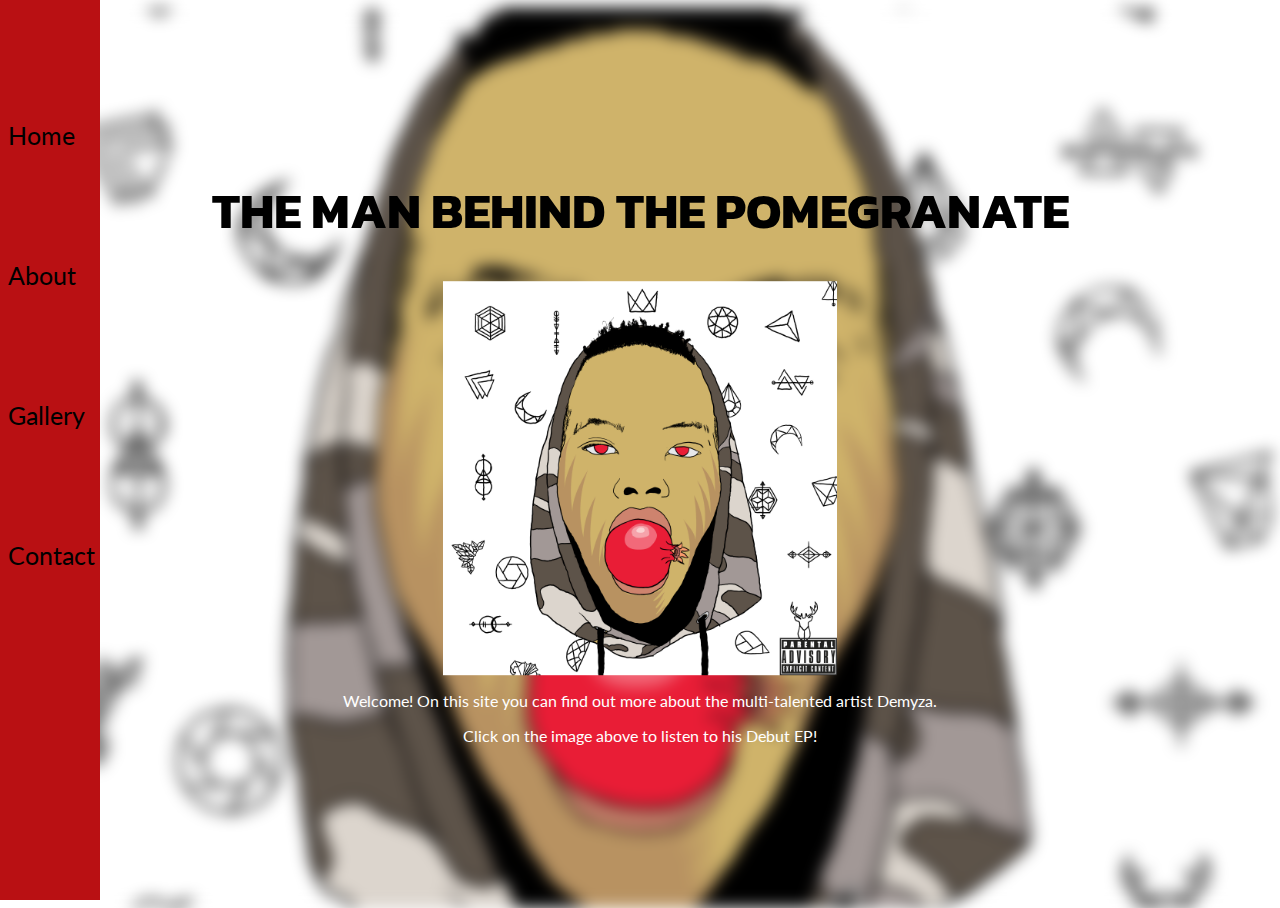
==== Index.html @ 95aea582 "Add Original Website Files" ====
<!doctype html>
<html>
	<head>
		<meta charset="utf-8">
		<title>The Man Behind the Pomegranate</title>
		<link rel="stylesheet" type="text/css" href="CSS/Stylesheet.css">
		<link href="https://fonts.googleapis.com/css?family=Lato&display=swap" rel="stylesheet">
		<link href="https://fonts.googleapis.com/css?family=Exo+2:700&display=swap" rel="stylesheet">
		<link href="https://fonts.googleapis.com/css?family=Kanit:700&display=swap" rel="stylesheet">
	</head>

	<body>
		<div class="bgImage"></div>
		<div class="sidebar">
			<a href="index.html">Home</a>
			<a href="About.html">About</a>
			<a href="Gallery.html">Gallery</a>
			<a href="Contact.html">Contact</a>
		</div>
		
		<div class="homeMainContent">
			<h1 align="center" class="mainHeading">THE MAN BEHIND THE POMEGRANATE</h1>
			<a href="https://soundcloud.com/demyza/sets/pomegranate" target="_blank"><img src="Images/Album Covers/Pomegranate.jpg" alt="Pomegranate EP Album Cover" class="centerPiece"></a>
			<p align="center" class="introText" >Welcome! On this site you can find out more about the multi-talented artist Demyza. </p>
			<p align="center" class="introText">Click on the image above to listen to his Debut EP!</p>
		</div>
	</body>
</html>
---- CSS/Stylesheet.css ----
@charset "utf-8";
/* CSS Document */

* {
	font-family: "Lato"
}

h1 {
	font-family: "Kanit", "Exo 2";
	font-size: 50px;
}

p {

}

body, html {
  height: 100%;
}

* {
  box-sizing: border-box;
}

.bgImage {
  
  background-image:url("../Images/Album Covers/Pomegranate.jpg");

  filter: blur(8px);
  -webkit-filter: blur(8px);

  height: 100%;

  background-position: center;
  background-repeat: no-repeat;
  background-size: cover;
}


.sidebar {
	height: 100%; 
	width: 100px; 
	position: fixed; 
	z-index: 1; 
	top: 0; 
	left: 0;
	background-color: #B91013; 
	overflow-x: hidden; 
	padding-top: 20px;
}

.sidebar a { 
	padding: 100% 8px 10px;
	text-decoration: none;
	font-size: 25px;
	color: #000000; 
	display: flex;
	align-items: center;
	 
}

.homeMainContent {
	position: absolute;
	top: 50%;
	left: 50%;
	transform: translate(-50%,-50%);
	z-index: 2;
	width: 80%;
	padding: 20px;
	align-content: center;
}

.centerPiece {
	display: block;
	margin-left: auto;
	margin-right: auto;
	width: 40%;
}

.introText {
	color: white;
}

.mainContent {
	margin-left: 100px; 
	padding: 0px 10px;
}

.musicGallery {
  display: flex;
}

.musicPic {
  flex: 33.33%;
  padding: 5px;
}

.vectorGallery {
  display: flex;
}

.vectorPic {
  flex: 25%;
  padding: 5px;
}

.photographyGallery {
  display: flex;
}

.photoPic {
  flex: 25%;
  padding: 5px;
}
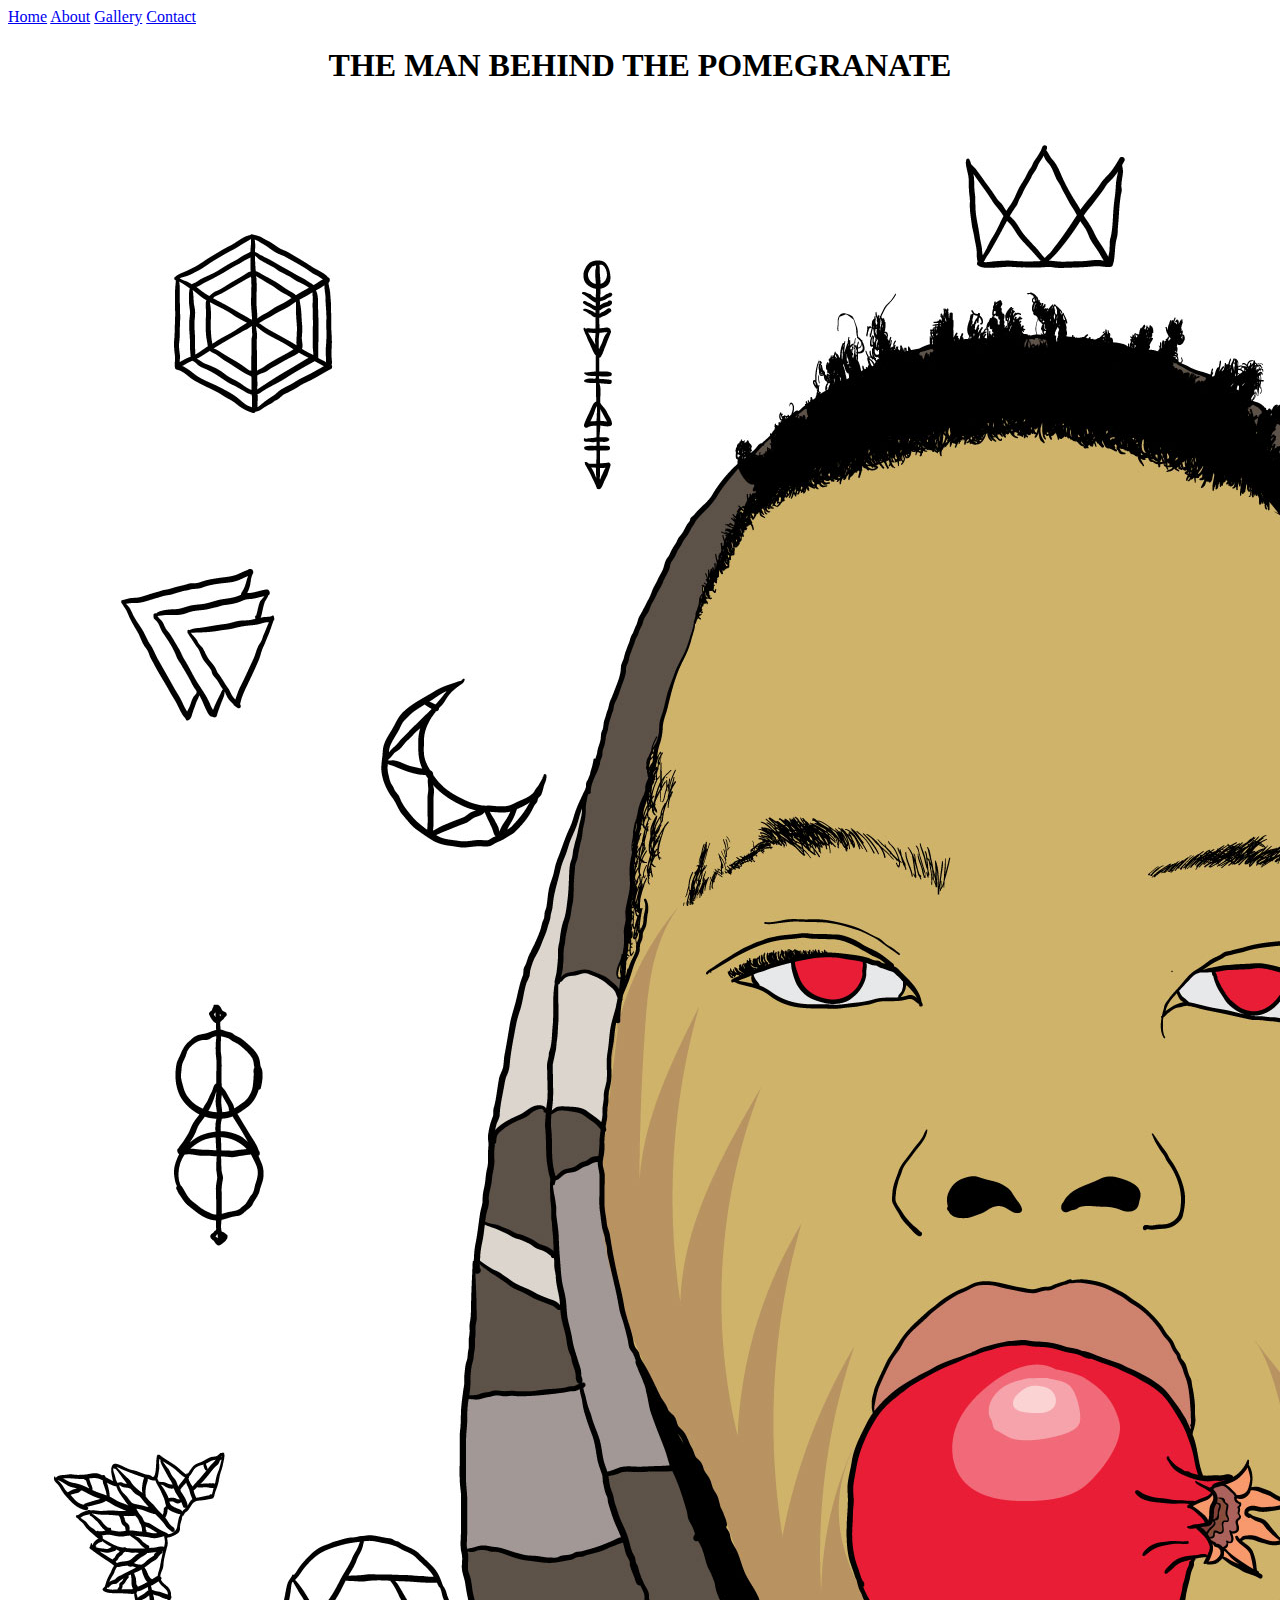
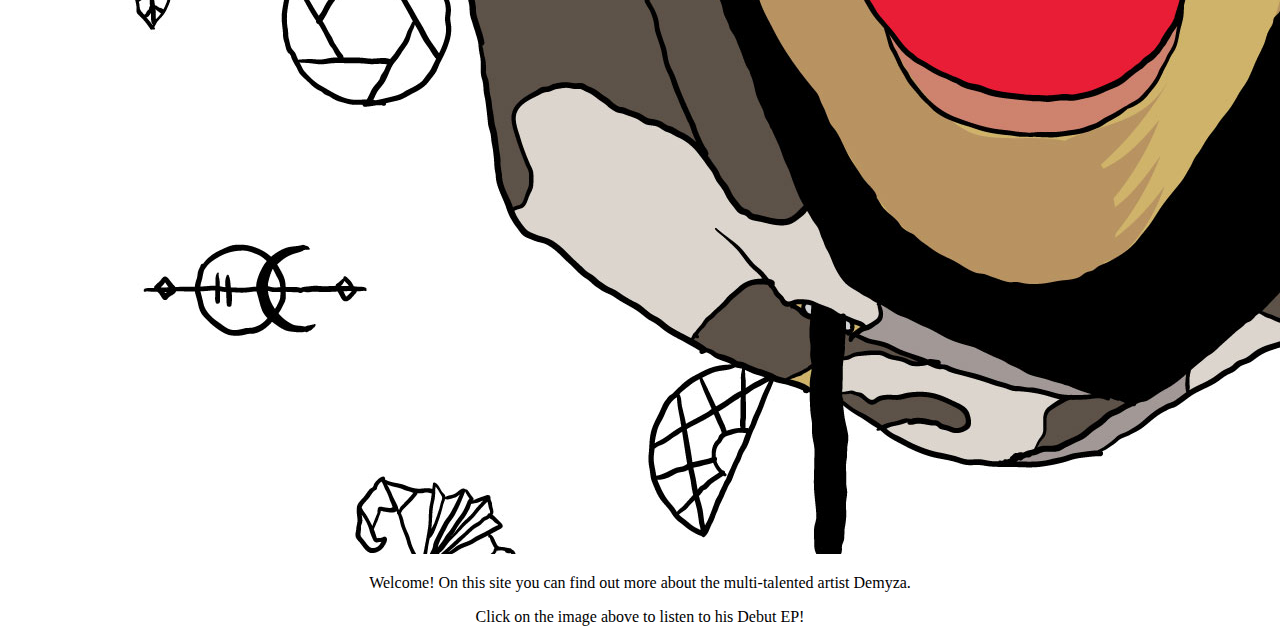
==== commit 752f2baa: "Comment out parts of HTML & CSS" ====
--- a/Index.html
+++ b/Index.html
@@ -3,10 +3,10 @@
 	<head>
 		<meta charset="utf-8">
 		<title>The Man Behind the Pomegranate</title>
-		<link rel="stylesheet" type="text/css" href="CSS/Stylesheet.css">
+	<!--<link rel="stylesheet" type="text/css" href="CSS/Stylesheet.css">
 		<link href="https://fonts.googleapis.com/css?family=Lato&display=swap" rel="stylesheet">
 		<link href="https://fonts.googleapis.com/css?family=Exo+2:700&display=swap" rel="stylesheet">
-		<link href="https://fonts.googleapis.com/css?family=Kanit:700&display=swap" rel="stylesheet">
+		<link href="https://fonts.googleapis.com/css?family=Kanit:700&display=swap" rel="stylesheet">-->	
 	</head>
 
 	<body>
--- a/CSS/Stylesheet.css
+++ b/CSS/Stylesheet.css
@@ -1,6 +1,7 @@
 @charset "utf-8";
 /* CSS Document */
 
+/*
 * {
 	font-family: "Lato"
 }
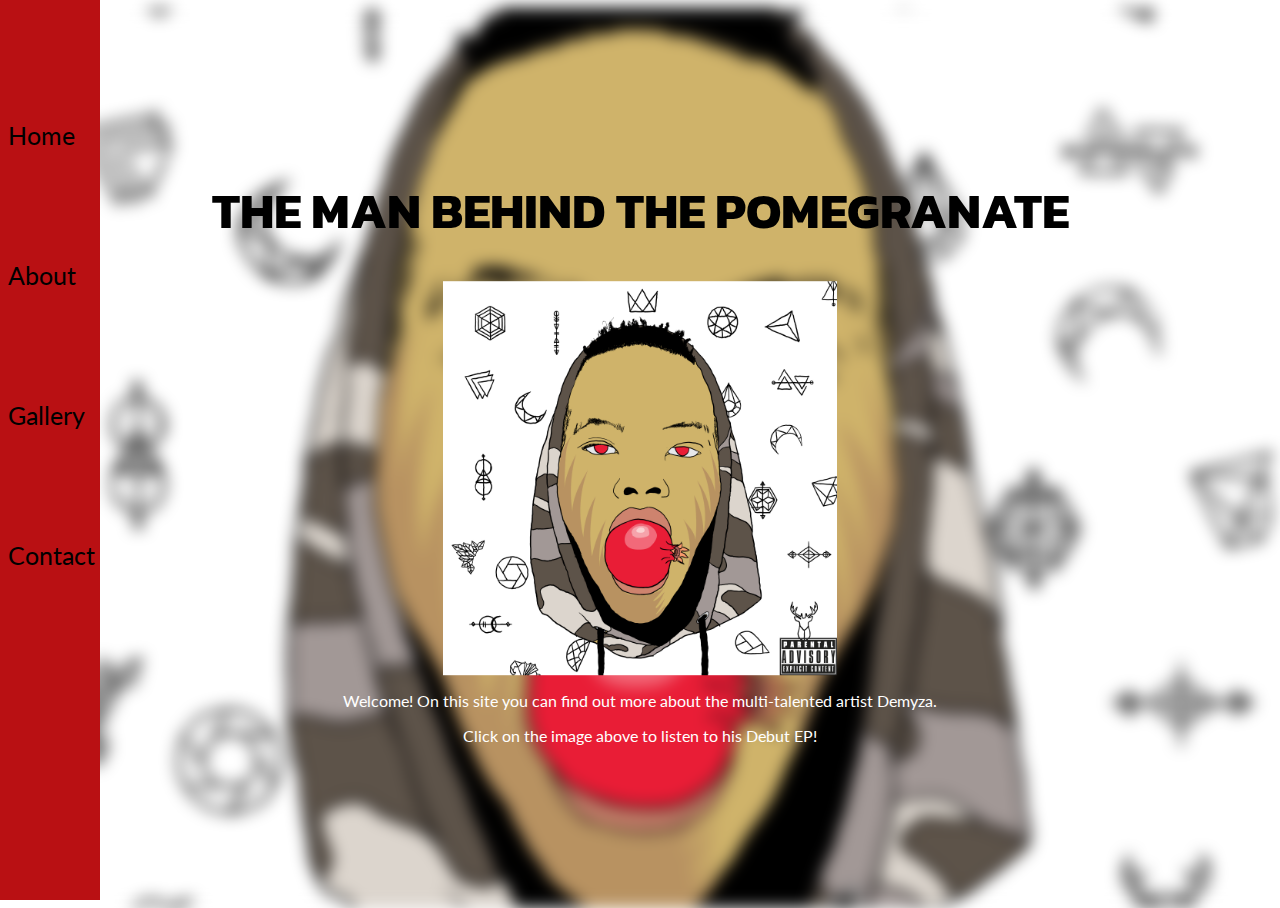
==== commit 160cb1b5: "Activate the deactivated code and update readme.md" ====
--- a/Index.html
+++ b/Index.html
@@ -3,10 +3,10 @@
 	<head>
 		<meta charset="utf-8">
 		<title>The Man Behind the Pomegranate</title>
-	<!--<link rel="stylesheet" type="text/css" href="CSS/Stylesheet.css">
+	<link rel="stylesheet" type="text/css" href="CSS/Stylesheet.css">
 		<link href="https://fonts.googleapis.com/css?family=Lato&display=swap" rel="stylesheet">
 		<link href="https://fonts.googleapis.com/css?family=Exo+2:700&display=swap" rel="stylesheet">
-		<link href="https://fonts.googleapis.com/css?family=Kanit:700&display=swap" rel="stylesheet">-->	
+		<link href="https://fonts.googleapis.com/css?family=Kanit:700&display=swap" rel="stylesheet">	
 	</head>
 
 	<body>
--- a/CSS/Stylesheet.css
+++ b/CSS/Stylesheet.css
@@ -1,7 +1,7 @@
 @charset "utf-8";
 /* CSS Document */
 
-/*
+
 * {
 	font-family: "Lato"
 }
